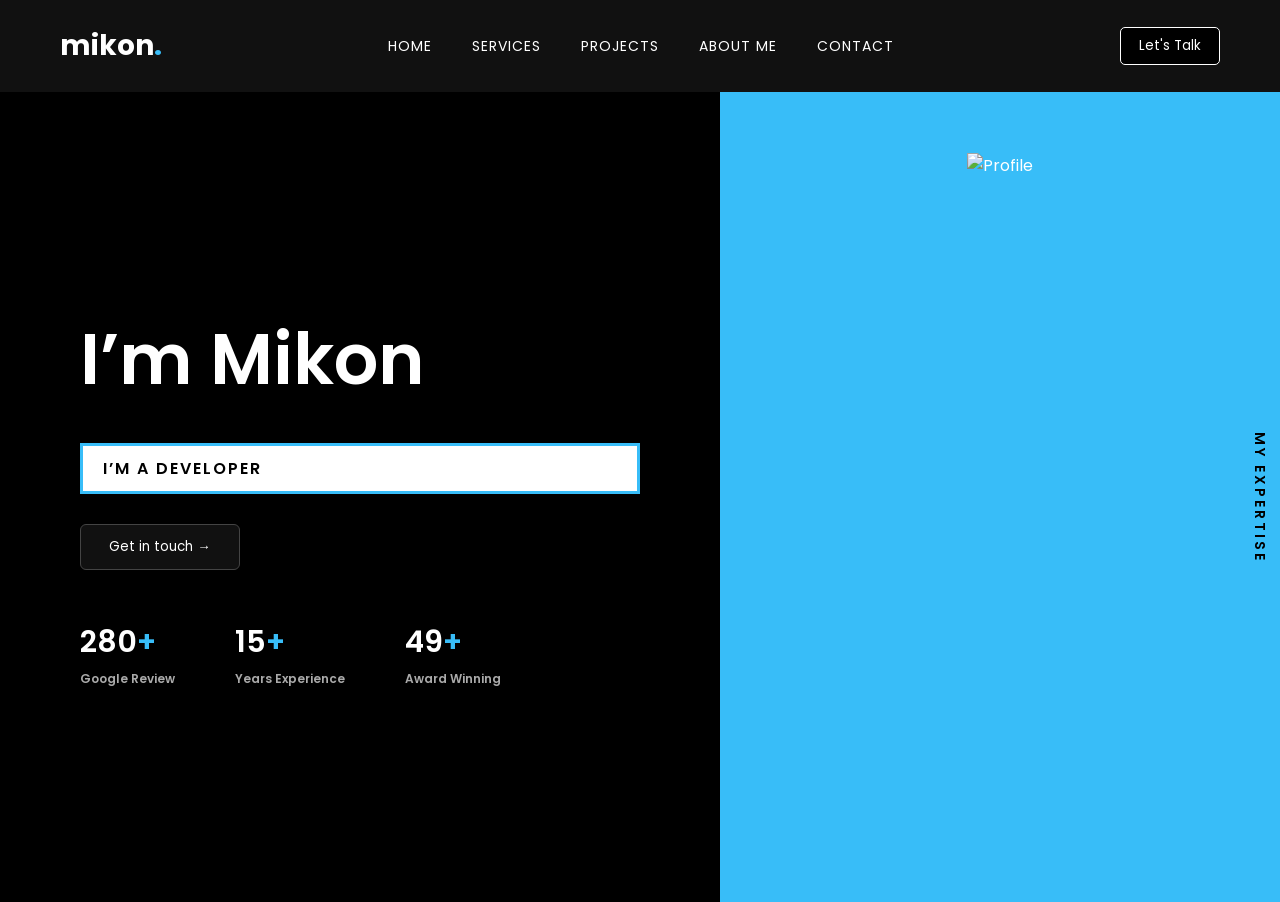
==== index.html @ 2449b1ed "Initial portfolio project" ====
<!DOCTYPE html>
<html lang="en">
<head>
<meta charset="UTF-8">
<meta name="viewport" content="width=device-width, initial-scale=1.0">
<title>Mikon Portfolio</title>

<!-- Google Font -->
<link href="https://fonts.googleapis.com/css2?family=Poppins:wght@300;400;600;700&display=swap" rel="stylesheet">

<style>
*{
  margin:0;
  padding:0;
  box-sizing:border-box;
  font-family:'Poppins', sans-serif;
}

body{
  background:#111;
  color:#fff;
}

/* NAVBAR */
.navbar{
  display:flex;
  justify-content:space-between;
  align-items:center;
  padding:25px 60px;
}

.logo{
  font-size:28px;
  font-weight:700;
}

.logo span{
  color:#38bdf8; /* Light Blue Dot */
}

.nav-links{
  list-style:none;
  display:flex;
  gap:40px;
}

.nav-links li{
  font-size:14px;
  letter-spacing:1px;
  cursor:pointer;
}

.nav-links li:hover{
  color:#38bdf8;
}

.talk-btn{
  background:#000;
  color:#fff;
  border:1px solid #fff;
  padding:8px 18px;
  border-radius:5px;
  cursor:pointer;
}

/* HERO SECTION */
.hero{
  display:flex;
  height:90vh;
}

/* LEFT SIDE */
.left{
  flex:1;
  background:#000;
  padding:80px 80px;
  display:flex;
  flex-direction:column;
  justify-content:center;
}

.left h1{
  font-size:70px;
  font-weight:600;
  margin-bottom:30px;
}

.role{
  display:inline-block;
  padding:10px 20px;
  border:3px solid #38bdf8;
  background:#fff;
  color:#000;
  font-weight:600;
  letter-spacing:2px;
  margin-bottom:30px;
}

.get-btn{
  background:#111;
  border:1px solid #444;
  color:#fff;
  padding:12px 25px;
  width:160px;
  border-radius:6px;
  cursor:pointer;
  margin-bottom:50px;
}

.stats{
  display:flex;
  gap:60px;
}

.stats div{
  font-size:30px;
  font-weight:600;
}

.stats span{
  color:#38bdf8;
}

.stats p{
  font-size:12px;
  color:#aaa;
  margin-top:5px;
}

/* RIGHT SIDE */
.right{
  flex:1;
  background:#38bdf8;
  display:flex;
  align-items:center;
  justify-content:center;
  position:relative;
}

.right img{
  height:85%;
  object-fit:cover;
}

/* Vertical Text */
.vertical-text{
  position:absolute;
  right:10px;
  writing-mode:vertical-rl;
  text-orientation:mixed;
  font-size:14px;
  letter-spacing:3px;
  color:#000;
  font-weight:600;
}
</style>
</head>

<body>

<!-- NAVBAR -->
<nav class="navbar">
  <div class="logo">mikon<span>.</span></div>
  <ul class="nav-links">
    <li>HOME</li>
    <li>SERVICES</li>
    <li>PROJECTS</li>
    <li>ABOUT ME</li>
    <li>CONTACT</li>
  </ul>
  <button class="talk-btn">Let's Talk</button>
</nav>

<!-- HERO SECTION -->
<section class="hero">

  <!-- LEFT -->
  <div class="left">
    <h1>I’m Mikon</h1>

    <div class="role">I’M A DEVELOPER</div>

    <button class="get-btn">Get in touch →</button>

    <div class="stats">
      <div>
        280<span>+</span>
        <p>Google Review</p>
      </div>

      <div>
        15<span>+</span>
        <p>Years Experience</p>
      </div>

      <div>
        49<span>+</span>
        <p>Award Winning</p>
      </div>
    </div>
  </div>

  <!-- RIGHT -->
  <div class="right">
    <!-- Replace image URL with your own -->
    <img src="https://i.imgur.com/3d6K0YQ.png" alt="Profile">
    <div class="vertical-text">MY EXPERTISE</div>
  </div>

</section>

</body>
</html>
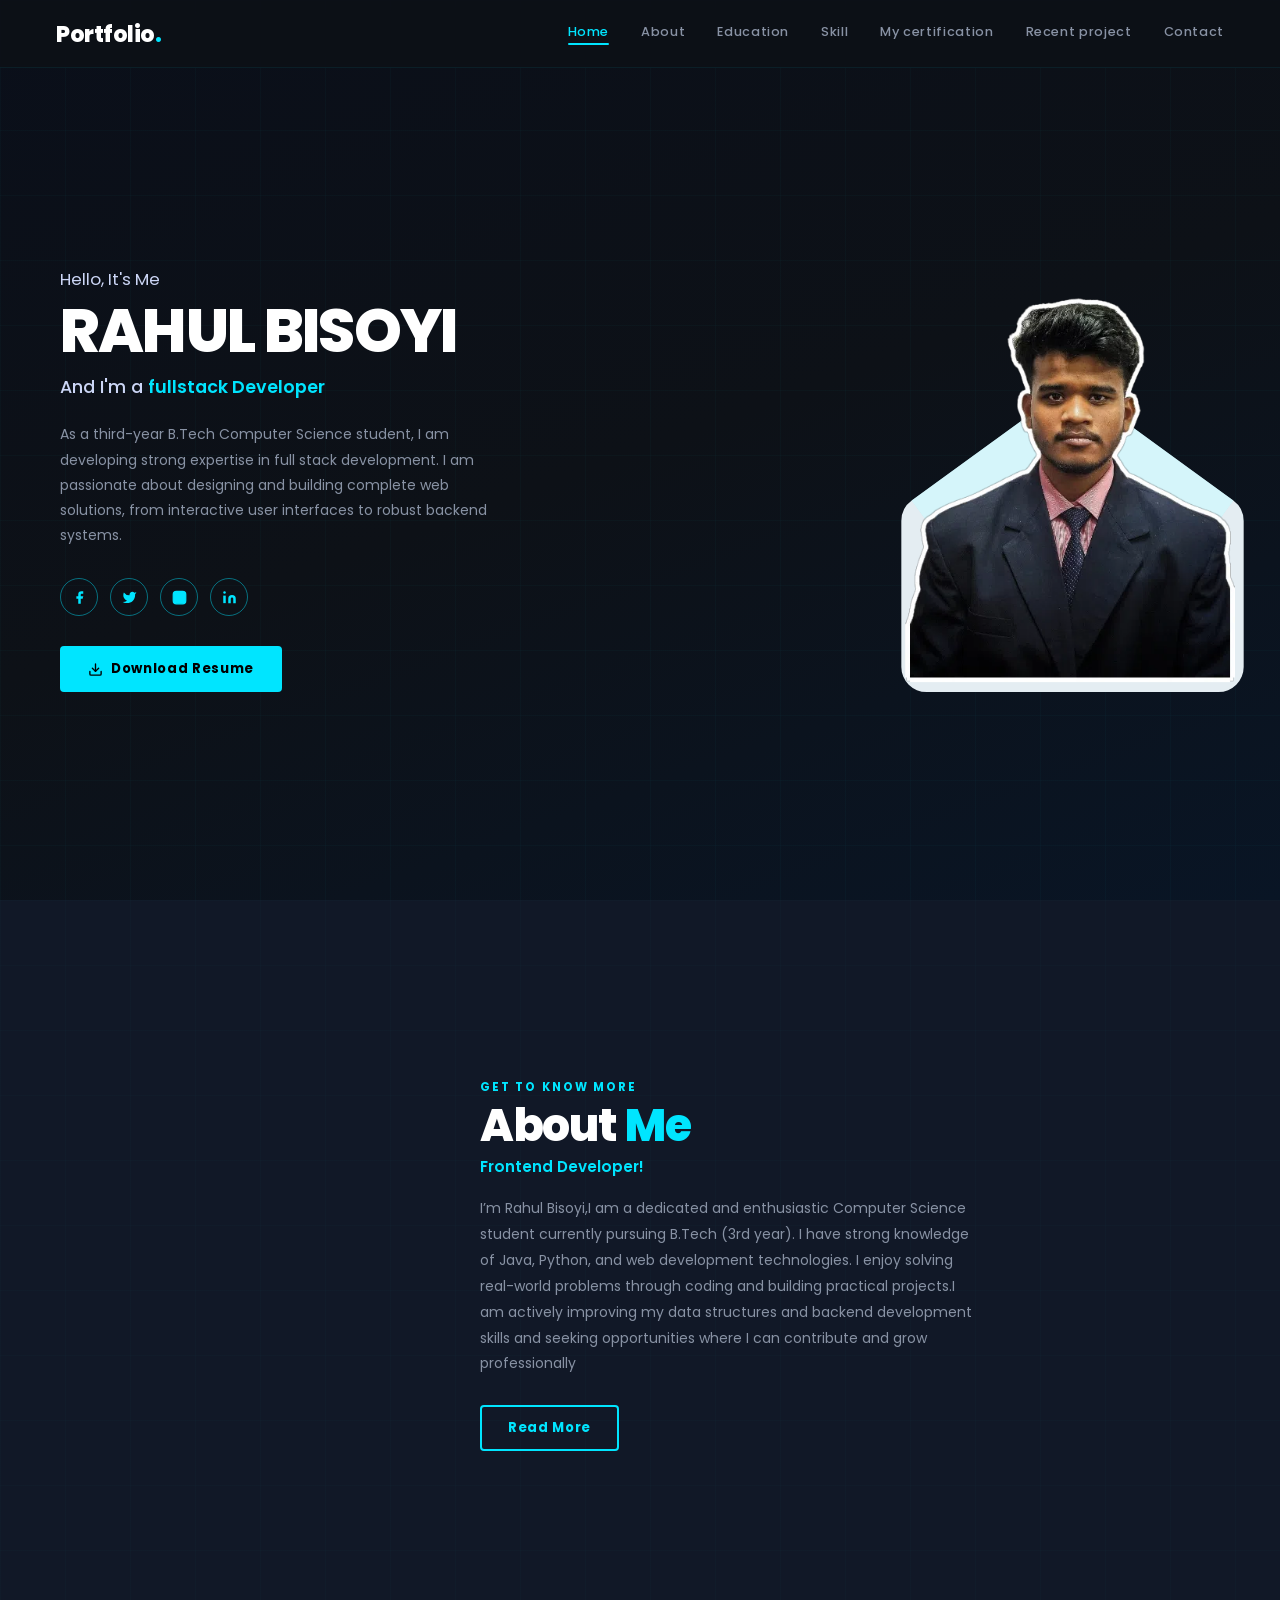
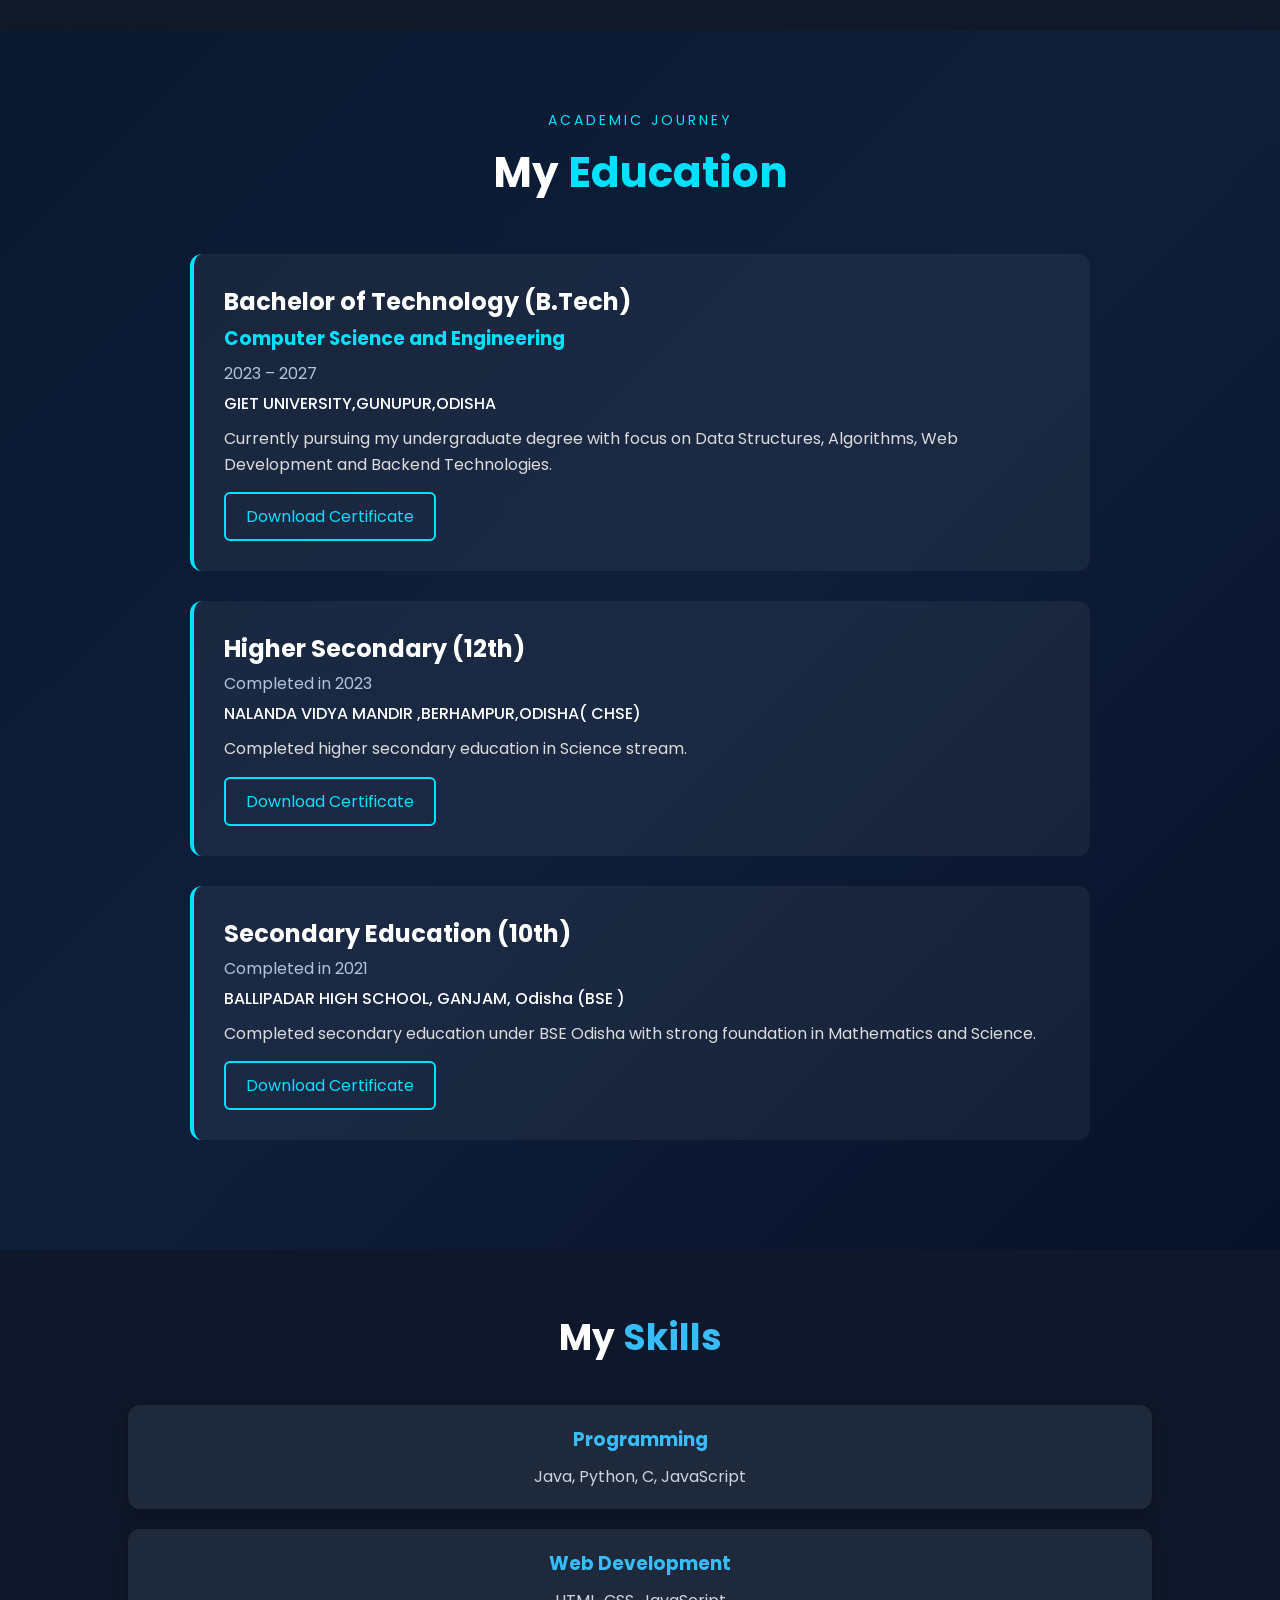
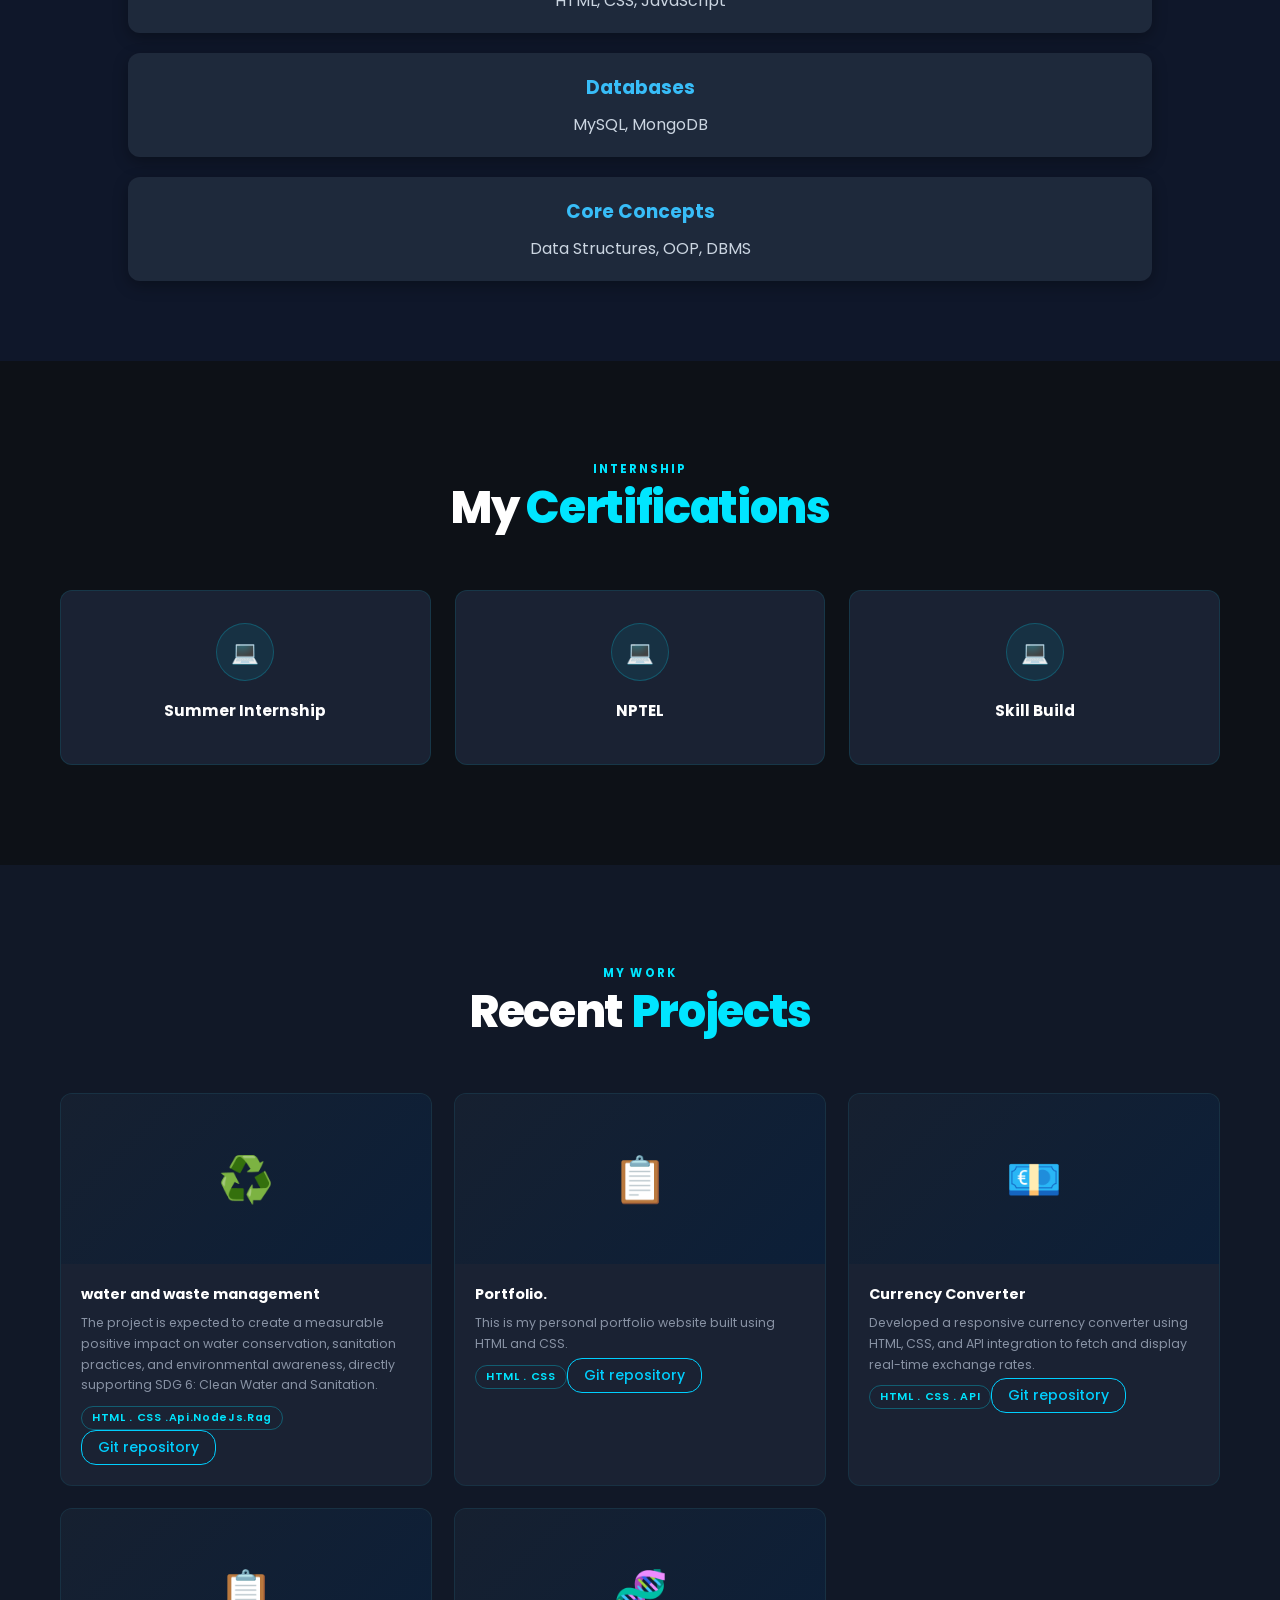
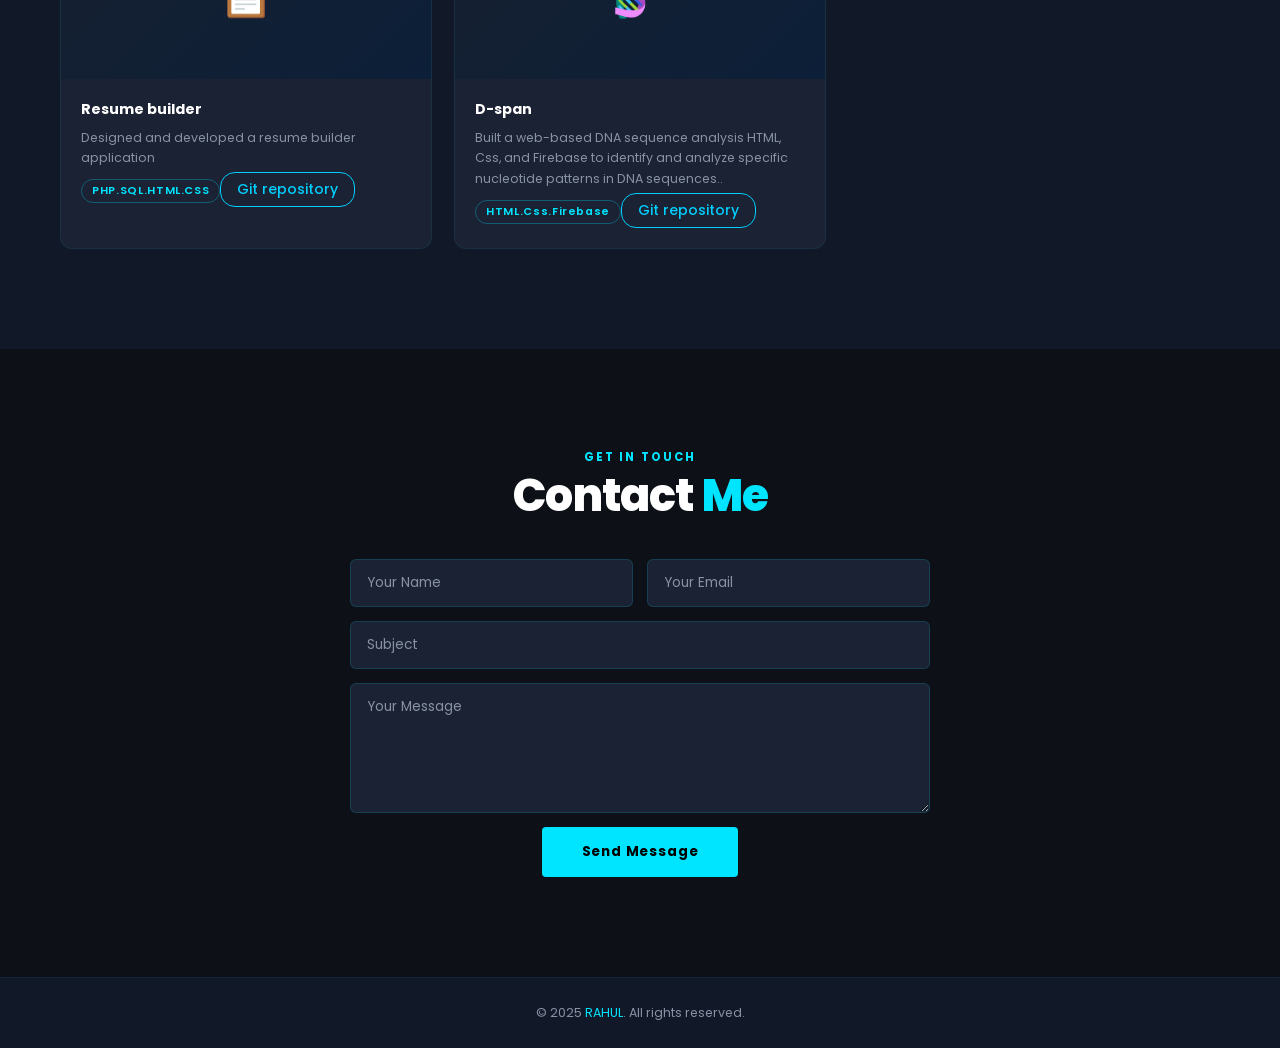
==== commit 826eb7e0: "Updated hero section and glow effet" ====
--- a/index.html
+++ b/index.html
@@ -1,213 +1,810 @@
 <!DOCTYPE html>
 <html lang="en">
 <head>
-<meta charset="UTF-8">
-<meta name="viewport" content="width=device-width, initial-scale=1.0">
-<title>Mikon Portfolio</title>
-
-<!-- Google Font -->
-<link href="https://fonts.googleapis.com/css2?family=Poppins:wght@300;400;600;700&display=swap" rel="stylesheet">
-
-<style>
-*{
-  margin:0;
-  padding:0;
-  box-sizing:border-box;
-  font-family:'Poppins', sans-serif;
-}
-
-body{
-  background:#111;
-  color:#fff;
-}
-
-/* NAVBAR */
-.navbar{
-  display:flex;
-  justify-content:space-between;
-  align-items:center;
-  padding:25px 60px;
-}
-
-.logo{
-  font-size:28px;
-  font-weight:700;
-}
-
-.logo span{
-  color:#38bdf8; /* Light Blue Dot */
-}
-
-.nav-links{
-  list-style:none;
-  display:flex;
-  gap:40px;
-}
-
-.nav-links li{
-  font-size:14px;
-  letter-spacing:1px;
-  cursor:pointer;
-}
-
-.nav-links li:hover{
-  color:#38bdf8;
-}
-
-.talk-btn{
-  background:#000;
-  color:#fff;
-  border:1px solid #fff;
-  padding:8px 18px;
-  border-radius:5px;
-  cursor:pointer;
-}
-
-/* HERO SECTION */
-.hero{
-  display:flex;
-  height:90vh;
-}
-
-/* LEFT SIDE */
-.left{
-  flex:1;
-  background:#000;
-  padding:80px 80px;
-  display:flex;
-  flex-direction:column;
-  justify-content:center;
-}
-
-.left h1{
-  font-size:70px;
-  font-weight:600;
-  margin-bottom:30px;
-}
-
-.role{
-  display:inline-block;
-  padding:10px 20px;
-  border:3px solid #38bdf8;
-  background:#fff;
-  color:#000;
-  font-weight:600;
-  letter-spacing:2px;
-  margin-bottom:30px;
-}
-
-.get-btn{
-  background:#111;
-  border:1px solid #444;
-  color:#fff;
-  padding:12px 25px;
-  width:160px;
-  border-radius:6px;
-  cursor:pointer;
-  margin-bottom:50px;
-}
-
-.stats{
-  display:flex;
-  gap:60px;
-}
-
-.stats div{
-  font-size:30px;
-  font-weight:600;
-}
-
-.stats span{
-  color:#38bdf8;
-}
-
-.stats p{
-  font-size:12px;
-  color:#aaa;
-  margin-top:5px;
-}
-
-/* RIGHT SIDE */
-.right{
-  flex:1;
-  background:#38bdf8;
-  display:flex;
-  align-items:center;
-  justify-content:center;
-  position:relative;
-}
-
-.right img{
-  height:85%;
-  object-fit:cover;
-}
-
-/* Vertical Text */
-.vertical-text{
-  position:absolute;
-  right:10px;
-  writing-mode:vertical-rl;
-  text-orientation:mixed;
-  font-size:14px;
-  letter-spacing:3px;
-  color:#000;
-  font-weight:600;
-}
-</style>
+  <meta charset="UTF-8"/>
+  <meta name="viewport" content="width=device-width, initial-scale=1.0"/>
+  <title>John Kendric — Frontend Developer</title>
+  <link rel="preconnect" href="https://fonts.googleapis.com"/>
+  <link rel="preconnect" href="https://fonts.gstatic.com" crossorigin/>
+  <link href="https://fonts.googleapis.com/css2?family=Poppins:wght@300;400;500;600;700;800&display=swap" rel="stylesheet"/>
+  <style>
+    *, *::before, *::after { box-sizing:border-box; margin:0; padding:0; }
+    html { scroll-behavior:smooth; }
+    body {
+      font-family:'Poppins',sans-serif;
+      background:#0d1117; color:#ccd6f6;
+      overflow-x:hidden;
+    }
+    a { text-decoration:none; color:inherit; }
+
+    :root {
+      --cyan:#00e5ff;
+      --cyan-glow:rgba(0,229,255,0.6);
+      --dark1:#0d1117; --dark2:#111827;
+      --dark3:#1a2233; --muted:#8892a4;
+    }
+
+    /* ══ HEADER ═════════════════════════════════════ */
+    header {
+      position:fixed; top:0; left:0; right:0; z-index:200;
+      height:68px; display:flex; align-items:center;
+      justify-content:space-between; padding:0 56px;
+      background:rgba(13,17,23,0.93); backdrop-filter:blur(16px);
+      border-bottom:1px solid rgba(0,229,255,0.07);
+    }
+    .logo { font-size:1.4rem; font-weight:800; color:#fff; letter-spacing:-.02em; }
+    .logo span { color:var(--cyan); }
+    nav { display:flex; gap:32px; }
+    nav a {
+      font-size:.8rem; font-weight:500; color:var(--muted);
+      letter-spacing:.05em; transition:color .2s;
+      position:relative; padding-bottom:4px;
+    }
+    nav a::after {
+      content:''; position:absolute; bottom:0; left:0;
+      width:0; height:2px; background:var(--cyan);
+      border-radius:2px; transition:width .25s;
+    }
+    nav a:hover, nav a.active { color:var(--cyan); }
+    nav a:hover::after, nav a.active::after { width:100%; }
+
+    /* ══════════════════════════════════════════════
+       HEX PORTRAIT — Exact match to reference:
+       ─ NO fill inside hex (transparent)
+       ─ Bright neon cyan border outline ONLY
+       ─ Soft outer glow around the border
+       ─ Person image: head overflows ABOVE hex top
+       ─ Body/torso sits centered inside hex
+       ─ Transparent PNG bg blends with dark page
+    ══════════════════════════════════════════════ */
+/* ================================
+   HERO HEX PORTRAIT - PERFECT ALIGN
+================================ */
+
+.hex-wrap {
+  position: relative;
+  width: 340px;   /* increased */
+  height: 520px;  /* increased */
+  display: flex;
+  justify-content: center;
+  align-items: flex-start;
+  margin-top:-30px
+}
+
+/* PERSON IMAGE - Bring to Front */
+.hex-wrap .person {
+  width: 400px;     /* increased */
+  height: 420px;    /* increased */
+  object-fit: contain;
+  object-position: center bottom;
+  position: relative;
+  z-index: 5;
+  margin-top: 46px;  /* slightly adjust */
+  left: 20px;       /* small horizontal correction */
+}
+
+/* HEX BORDER - Send Behind */
+.hex-wrap .hex-svg {
+  position: absolute;
+  top: 160px;
+  left: 50%;
+  transform: translateX(-50%);
+  width: 300px;   /* ⚠ FIX THIS - 580px is too big */
+  height: 300px;
+  z-index: 1;     /* 🔥 Lower than image */
+  pointer-events: none;
+}
+
+/* Neon glow animation */
+.hex-wrap .hex-svg svg {
+  overflow: visible;
+  animation: neonPulse 2.5s ease-in-out infinite;
+}
+
+@keyframes neonPulse {
+  0%,100% {
+    filter:
+      drop-shadow(0 0 5px #349aa5)
+      drop-shadow(0 0 15px rgba(43, 146, 157, 0.8))
+      drop-shadow(0 0 30px rgba(0,229,255,0.6))
+      drop-shadow(0 0 60px rgba(0,229,255,0.3));
+  }
+  50% {
+    filter:
+      drop-shadow(0 0 10px #4eafba)
+      drop-shadow(0 0 25px rgb(60, 138, 147))
+      
+      drop-shadow(0 0 80px rgba(0,229,255,0.4));
+  }
+}
+
+    /* ══ HERO ════════════════════════════════════════ */
+    #home {
+      min-height:100vh; display:flex; align-items:center;
+      padding:68px 56px 0;
+      background:linear-gradient(160deg,#0a0f1a 0%,#0d1117 50%,#091525 100%);
+      position:relative; overflow:hidden;
+    }
+    #home::before {
+      content:''; position:absolute; inset:0;
+      background-image:
+        linear-gradient(rgba(0,229,255,.022) 1px,transparent 1px),
+        linear-gradient(90deg,rgba(0,229,255,.022) 1px,transparent 1px);
+      background-size:65px 65px; pointer-events:none;
+    }
+    .hero-wrap {
+      display:flex; align-items:center; justify-content:space-between;
+      width:100%; max-width:1160px; margin:0 auto;
+      gap:40px; padding:70px 0 80px;
+    }
+    .hero-left { flex:1; }
+    .hero-right {
+      flex-shrink:0;
+      /* extra top space so overflowing head has room above */
+      padding-top:40px;
+      opacity:0; animation:fadeIn .9s .3s ease forwards;
+    }
+
+    .hero-greeting {
+      font-size:1.05rem; font-weight:400; color:#ccd6f6; margin-bottom:6px;
+      opacity:0; animation:fadeUp .6s .15s ease forwards;
+    }
+    .hero-name {
+      font-size:clamp(2.6rem,5vw,3.8rem); font-weight:800;
+      color:#fff; line-height:1.1; letter-spacing:-.03em; margin-bottom:10px;
+      opacity:0; animation:fadeUp .6s .3s ease forwards;
+    }
+    .hero-role {
+      font-size:1.1rem; font-weight:500; color:#ccd6f6; margin-bottom:22px;
+      opacity:0; animation:fadeUp .6s .45s ease forwards;
+    }
+    .hero-role strong { color:var(--cyan); font-weight:600; }
+    .hero-desc {
+      font-size:.875rem; color:var(--muted); line-height:1.8;
+      max-width:440px; margin-bottom:30px;
+      opacity:0; animation:fadeUp .6s .6s ease forwards;
+    }
+    .socials {
+      display:flex; gap:12px; margin-bottom:30px;
+      opacity:0; animation:fadeUp .6s .75s ease forwards;
+    }
+    .soc {
+      width:38px; height:38px; border-radius:50%;
+      border:1.5px solid rgba(0,229,255,.45);
+      display:flex; align-items:center; justify-content:center;
+      color:var(--cyan); transition:all .2s;
+    }
+    .soc:hover {
+      background:var(--cyan); color:#000;
+      transform:translateY(-3px); box-shadow:0 6px 18px var(--cyan-glow);
+    }
+    .soc svg { width:15px; height:15px; fill:currentColor; }
+    .btn-cv {
+      display:inline-flex; align-items:center; gap:8px;
+      background:var(--cyan); color:#000; font-size:.82rem; font-weight:700;
+      letter-spacing:.05em; padding:11px 26px; border-radius:4px;
+      border:2px solid var(--cyan); transition:all .2s;
+      opacity:0; animation:fadeUp .6s .9s ease forwards;
+    }
+    .btn-cv:hover {
+      background:transparent; color:var(--cyan);
+      transform:translateY(-2px); box-shadow:0 8px 22px var(--cyan-glow);
+    }
+    .btn-cv svg { width:15px; height:15px; fill:none; stroke:currentColor; stroke-width:2.2; stroke-linecap:round; stroke-linejoin:round; }
+
+    /* ══ ABOUT ══════════════════════════════════════ */
+    #about { background:var(--dark2); padding:100px 56px; position:relative; }
+    #about::before {
+      content:''; position:absolute; inset:0;
+      background-image:
+        linear-gradient(rgba(0,229,255,.015) 1px,transparent 1px),
+        linear-gradient(90deg,rgba(0,229,255,.015) 1px,transparent 1px);
+      background-size:65px 65px; pointer-events:none;
+    }
+    .about-wrap {
+      display:flex; align-items:center; gap:80px;
+      max-width:1160px; margin:0 auto; position:relative; z-index:1;
+    }
+    .about-img-col { flex-shrink:0; padding-top:40px; }
+    .about-body { flex:1; }
+    .tag {
+      font-size:.72rem; font-weight:700; letter-spacing:.18em;
+      text-transform:uppercase; color:var(--cyan); display:block; margin-bottom:4px;
+    }
+    .sec-title {
+      font-size:clamp(1.9rem,4vw,2.8rem); font-weight:800;
+      color:#fff; letter-spacing:-.03em; line-height:1.15; margin-bottom:4px;
+    }
+    .sec-title span { color:var(--cyan); }
+    .sec-sub { font-size:.95rem; font-weight:600; color:var(--cyan); margin-bottom:18px; }
+    .sec-text {
+      font-size:.875rem; color:var(--muted); line-height:1.85;
+      margin-bottom:28px; max-width:500px;
+    }
+    .btn-outline {
+      display:inline-flex; align-items:center; gap:8px;
+      border:2px solid var(--cyan); color:var(--cyan);
+      font-size:.82rem; font-weight:700; letter-spacing:.05em;
+      padding:11px 26px; border-radius:4px; transition:all .2s;
+    }
+    .btn-outline:hover {
+      background:var(--cyan); color:#000;
+      transform:translateY(-2px); box-shadow:0 8px 22px var(--cyan-glow);
+    }
+    /* ===== EDUCATION SECTION ===== */
+    .education-section {
+  min-height: 100vh;
+  background: linear-gradient(
+    135deg,
+    #0a192f 0%,
+    #0f1e3a 50%,
+    #081229 100%
+  );
+  padding: 80px 20px;
+  color: #ffffff;
+  text-align: center;
+}
+
+.education-container {
+  max-width: 900px;
+  margin: auto;
+}
+
+.section-small {
+  color: #00e0ff;
+  letter-spacing: 3px;
+  font-size: 14px;
+  margin-bottom: 10px;
+}
+
+.section-title {
+  font-size: 42px;
+  margin-bottom: 50px;
+}
+
+.section-title span {
+  color: #00e0ff;
+}
+
+.edu-card {
+  background: rgba(255, 255, 255, 0.05);
+  padding: 30px;
+  margin-bottom: 30px;
+  border-radius: 12px;
+  border-left: 4px solid #00e0ff;
+  transition: 0.3s ease;
+  text-align: left;
+}
+
+.edu-card:hover {
+  transform: translateY(-6px);
+  background: rgba(255, 255, 255, 0.08);
+}
+
+.edu-card h2 {
+  margin-bottom: 5px;
+}
+
+.edu-card h3 {
+  color: #00e0ff;
+  margin-bottom: 8px;
+}
+
+.edu-year {
+  color: #b0c4de;
+  margin-bottom: 5px;
+}
+
+.edu-place {
+  font-weight: 500;
+  margin-bottom: 10px;
+}
+
+.edu-desc {
+  color: #dcdcdc;
+  line-height: 1.6;
+  margin-bottom: 15px;
+}
+
+.download-btn {
+  display: inline-block;
+  padding: 10px 20px;
+  border: 2px solid #00e0ff;
+  color: #00e0ff;
+  text-decoration: none;
+  border-radius: 6px;
+  transition: 0.3s;
+}
+
+.download-btn:hover {
+  background: #00e0ff;
+  color: #081229;
+}
+  /* ══ Skill ═══════════════════════════════════ */
+  .skills-section {
+  padding: 60px 10%;
+  background: #0f172a;
+  color: #fff;
+  text-align: center;
+}
+
+.skills-section h1 {
+  font-size: 36px;
+  margin-bottom: 40px;
+}
+
+.skills-section h1 span {
+  color: #38bdf8;
+}
+
+.skill-category {
+  background: #1e293b;
+  margin: 20px 0;
+  padding: 20px;
+  border-radius: 12px;
+  transition: 0.3s ease;
+  box-shadow: 0 5px 15px rgba(0,0,0,0.3);
+}
+
+.skill-category h3 {
+  margin-bottom: 10px;
+  color: #38bdf8;
+}
+
+.skill-category p {
+  font-size: 16px;
+  color: #cbd5e1;
+}
+
+.skill-category:hover {
+  transform: translateY(-8px);
+  background: #334155;
+}
+
+
+    /* ══ SERVICES ═══════════════════════════════════ */
+    #services { background:var(--dark1); padding:100px 56px; }
+    .sec-header { text-align:center; margin-bottom:56px; }
+    .services-grid {
+      display:grid; grid-template-columns:repeat(auto-fit,minmax(230px,1fr));
+      gap:24px; max-width:1160px; margin:0 auto;
+    }
+    .svc-card {
+      background:var(--dark3); border:1px solid rgba(0,229,255,.1);
+      border-radius:12px; padding:32px 24px; text-align:center;
+      transition:transform .3s,border-color .3s,box-shadow .3s;
+    }
+    .svc-card:hover {
+      transform:translateY(-8px); border-color:var(--cyan);
+      box-shadow:0 16px 40px rgba(0,229,255,.12);
+    }
+    .svc-icon {
+      width:58px; height:58px; border-radius:50%;
+      background:rgba(0,229,255,.08); border:1px solid rgba(0,229,255,.22);
+      display:flex; align-items:center; justify-content:center;
+      margin:0 auto 18px; font-size:1.4rem;
+    }
+    .svc-card h3 { font-size:.95rem; font-weight:700; color:#fff; margin-bottom:10px; }
+    .svc-card p  { font-size:.8rem; color:var(--muted); line-height:1.7; }
+
+    /* ══ PORTFOLIO ══════════════════════════════════ */
+    #portfolio { background:var(--dark2); padding:100px 56px; }
+    .port-grid {
+      display:grid; grid-template-columns:repeat(auto-fit,minmax(290px,1fr));
+      gap:22px; max-width:1160px; margin:0 auto;
+    }
+    .port-card {
+      background:var(--dark3); border-radius:12px; overflow:hidden;
+      border:1px solid rgba(0,229,255,.08);
+      transition:transform .3s,box-shadow .3s,border-color .3s;
+    }
+    .port-card:hover {
+      transform:translateY(-6px); box-shadow:0 20px 48px rgba(0,229,255,.1);
+      border-color:rgba(0,229,255,.28);
+    }
+    .port-thumb {
+      height:170px; display:flex; align-items:center;
+      justify-content:center; font-size:2.8rem;
+      background:linear-gradient(135deg,#162030,#0c1f38);
+    }
+    .port-body { padding:20px; }
+    .port-body h3 { font-size:.9rem; font-weight:700; color:#fff; margin-bottom:8px; }
+    .port-body p  { font-size:.78rem; color:var(--muted); line-height:1.65; }
+    .port-tag {
+      display:inline-block; margin-top:10px;
+      font-size:.68rem; font-weight:600; letter-spacing:.06em;
+      color:var(--cyan); border:1px solid rgba(0,229,255,.3);
+      padding:3px 10px; border-radius:20px;
+    }
+.btn-inline {
+  display: inline-block;
+  padding: 6px 16px;      /* 🔥 Reduced padding */
+  background: transparent;
+  color: #00cfff;
+  border: 1.5px solid #00cfff;  /* Slightly thinner border */
+  text-decoration: none;
+  font-weight: 500;
+  font-size: 14px;        /* 🔥 Smaller text */
+  border-radius: 15px;    /* Slightly smaller radius */
+  transition: all 0.3s ease;
+}
+
+/* Light Blue Hover Effect */
+.btn-inline:hover {
+  background: #00cfff;        /* Light blue background */
+  color: #000;                /* Black text */
+  box-shadow: 0 0 20px rgba(0, 207, 255, 0.8);
+  transform: translateY(-3px);  /* Small lift effect */
+}
+
+    /* ══ CONTACT ════════════════════════════════════ */
+    #contact { background:var(--dark1); padding:100px 56px; }
+    .contact-wrap { max-width:580px; margin:0 auto; text-align:center; }
+    .contact-form { display:flex; flex-direction:column; gap:14px; margin-top:38px; }
+    .form-row { display:flex; gap:14px; }
+    .form-row input { flex:1; }
+    .contact-form input, .contact-form textarea {
+      background:var(--dark3); border:1px solid rgba(0,229,255,.15);
+      border-radius:6px; padding:13px 16px;
+      font-family:'Poppins',sans-serif; font-size:.85rem;
+      color:#ccd6f6; outline:none; width:100%;
+      transition:border-color .2s,box-shadow .2s;
+    }
+    .contact-form input::placeholder, .contact-form textarea::placeholder { color:var(--muted); }
+    .contact-form input:focus, .contact-form textarea:focus {
+      border-color:var(--cyan); box-shadow:0 0 0 3px rgba(0,229,255,.1);
+    }
+    .contact-form textarea { height:130px; resize:vertical; }
+    .btn-send {
+      background:var(--cyan); color:#000;
+      font-family:'Poppins',sans-serif; font-size:.85rem;
+      font-weight:700; letter-spacing:.06em;
+      padding:13px 38px; border:2px solid var(--cyan);
+      border-radius:4px; cursor:pointer; align-self:center; transition:all .2s;
+    }
+    .btn-send:hover {
+      background:transparent; color:var(--cyan);
+      transform:translateY(-2px); box-shadow:0 8px 22px var(--cyan-glow);
+    }
+
+    /* ══ FOOTER ═════════════════════════════════════ */
+    footer {
+      background:var(--dark2); border-top:1px solid rgba(0,229,255,.07);
+      padding:26px 56px; text-align:center; font-size:.78rem; color:var(--muted);
+    }
+    footer span { color:var(--cyan); }
+
+    /* ══ ANIMATIONS ═════════════════════════════════ */
+    @keyframes fadeUp {
+      from { opacity:0; transform:translateY(22px); }
+      to   { opacity:1; transform:translateY(0); }
+    }
+    @keyframes fadeIn { from { opacity:0; } to { opacity:1; } }
+    .reveal {
+      opacity:0; transform:translateY(28px);
+      transition:opacity .7s cubic-bezier(.16,1,.3,1), transform .7s cubic-bezier(.16,1,.3,1);
+    }
+    .reveal.on { opacity:1; transform:translateY(0); }
+
+    /* ══ RESPONSIVE ═════════════════════════════════ */
+    @media (max-width:900px) {
+      header { padding:0 24px; } nav { display:none; }
+      #home,#about,#services,#portfolio,#contact { padding-left:24px; padding-right:24px; }
+      .hero-wrap { flex-direction:column-reverse; text-align:center; padding:40px 0 60px; gap:20px; }
+      .hero-desc,.socials { margin-left:auto; margin-right:auto; }
+      .socials { justify-content:center; } .btn-cv { margin:0 auto; }
+      .about-wrap { flex-direction:column; text-align:center; gap:30px; }
+      .sec-text { margin-left:auto; margin-right:auto; }
+      .btn-outline { margin:0 auto; }
+      .form-row { flex-direction:column; }
+    }
+    
+  </style>
 </head>
-
 <body>
 
-<!-- NAVBAR -->
-<nav class="navbar">
-  <div class="logo">mikon<span>.</span></div>
-  <ul class="nav-links">
-    <li>HOME</li>
-    <li>SERVICES</li>
-    <li>PROJECTS</li>
-    <li>ABOUT ME</li>
-    <li>CONTACT</li>
-  </ul>
-  <button class="talk-btn">Let's Talk</button>
-</nav>
-
-<!-- HERO SECTION -->
-<section class="hero">
-
-  <!-- LEFT -->
-  <div class="left">
-    <h1>I’m Mikon</h1>
-
-    <div class="role">I’M A DEVELOPER</div>
-
-    <button class="get-btn">Get in touch →</button>
-
-    <div class="stats">
-      <div>
-        280<span>+</span>
-        <p>Google Review</p>
+<!-- HEADER -->
+<header>
+  <div class="logo">Portfolio<span>.</span></div>
+  <nav>
+    <a href="#home" class="active">Home</a>
+    <a href="#about">About</a>
+     <a href="#education">Education</a>
+      <a href="#skills">Skill</a>
+    <a href="#services">My certification</a>
+    <a href="#portfolio">Recent project</a>
+    <a href="#contact">Contact</a>
+  </nav>
+</header>
+
+<!-- ══ HERO ══════════════════════════════════════════ -->
+<section id="home">
+  <div class="hero-wrap">
+
+    <div class="hero-left">
+      <p class="hero-greeting">Hello, It's Me</p>
+      <h1 class="hero-name">RAHUL BISOYI</h1>
+      <p class="hero-role">And I'm a <strong>fullstack Developer</strong></p>
+      <p class="hero-desc">As a third-year B.Tech Computer Science student, I am developing strong expertise in full stack development. I am passionate about designing and building complete web solutions, from interactive user interfaces to robust backend systems.</p>
+      <div class="socials">
+        <a href="https://www.facebook.com/share/1HgaFfQfbP/" class="soc"><svg viewBox="0 0 24 24"><path d="M18 2h-3a5 5 0 0 0-5 5v3H7v4h3v8h4v-8h3l1-4h-4V7a1 1 0 0 1 1-1h3z"/></svg></a>
+        <a href="https://x.com/RahulBisoy18371" class="soc"><svg viewBox="0 0 24 24"><path d="M23 3a10.9 10.9 0 0 1-3.14 1.53 4.48 4.48 0 0 0-7.86 3v1A10.66 10.66 0 0 1 3 4s-4 9 5 13a11.64 11.64 0 0 1-7 2c9 5 20 0 20-11.5a4.5 4.5 0 0 0-.08-.83A7.72 7.72 0 0 0 23 3z"/></svg></a>
+        <a href="https://www.instagram.com/r_a_h_u_l.084?igsh=MTZmZjU2aWNwdzdjMA==" class="soc"><svg viewBox="0 0 24 24" fill="none" stroke="currentColor" stroke-width="2" stroke-linecap="round"><rect x="2" y="2" width="20" height="20" rx="5"/><path d="M16 11.37A4 4 0 1 1 12.63 8 4 4 0 0 1 16 11.37z"/><line x1="17.5" y1="6.5" x2="17.51" y2="6.5"/></svg></a>
+        <a href="https://www.linkedin.com/in/rahul-bisoyi-832b062b9/" class="soc"><svg viewBox="0 0 24 24"><path d="M16 8a6 6 0 0 1 6 6v7h-4v-7a2 2 0 0 0-4 0v7h-4v-7a6 6 0 0 1 6-6z"/><rect x="2" y="9" width="4" height="12"/><circle cx="4" cy="4" r="2"/></svg></a>
       </div>
-
-      <div>
-        15<span>+</span>
-        <p>Years Experience</p>
-      </div>
-
-      <div>
-        49<span>+</span>
-        <p>Award Winning</p>
+<a href="./RAHUL BISOYI .png" download class="btn-cv">
+  <svg viewBox="0 0 24 24">
+    <path d="M21 15v4a2 2 0 0 1-2 2H5a2 2 0 0 1-2-2v-4"/>
+    <polyline points="7 10 12 15 17 10"/>
+    <line x1="12" y1="15" x2="12" y2="3"/>
+  </svg>
+  Download Resume
+</a>
+    </div>
+
+    <!-- HEX PORTRAIT -->
+    <div class="hero-right">
+      <div class="hex-wrap hero-hex">
+
+        <!-- Person: head overflows above hex top edge -->
+        <img class="person"
+             src="[data-uri]"
+             alt="John Kendric"/>
+
+        <!-- Neon hex border SVG — no fill, just glowing outline -->
+        <div class="hex-svg">
+          <svg viewBox="0 0 260 260"
+     width="345"
+     height="380"
+     fill="none"
+     xmlns="http://www.w3.org/2000/svg">  <!-- Outer soft glow layer -->
+      
+    <!-- FULL Single Border -->
+<!-- Main Border -->
+<polygon
+  points="130,10 240,90 240,200 20,200 20,90"
+  fill="none"
+  stroke="	#e4edf2 "
+  stroke-linejoin="round" 
+  stroke-width="38"
+/>
+
+<!-- TOP GLOW ONLY (Thick) -->
+<polyline
+  points="20,90 130,10 240,90"
+  fill="none"
+  stroke="rgba(0,229,255,0.25)"
+  stroke-linejoin="round" 
+  stroke-width="38"
+/>
+
+<!-- TOP INNER GLOW -->
+<polyline
+  points="20,90 130,10 240,90"
+  fill="none"
+  stroke="rgba(255,255,255,0.5)"
+  stroke-linejoin="round" 
+  stroke-width="38"
+/>
+     </svg>
+        </div>
+
       </div>
     </div>
-  </div>
-
-  <!-- RIGHT -->
-  <div class="right">
-    <!-- Replace image URL with your own -->
-    <img src="https://i.imgur.com/3d6K0YQ.png" alt="Profile">
-    <div class="vertical-text">MY EXPERTISE</div>
-  </div>
-
+
+  </div>
 </section>
 
+<!-- ══ ABOUT ══════════════════════════════════════════ -->
+<section id="about">
+  <div class="about-wrap">
+
+    <div class="about-img-col reveal">
+      <div class="hex-wrap about-hex">
+        
+        <div class="hex-svg">
+      
+        </div>
+      </div>
+    </div>
+
+    <div class="about-body reveal" style="transition-delay:.15s">
+      <span class="tag">Get To Know More</span>
+      <h2 class="sec-title">About <span>Me</span></h2>
+      <p class="sec-sub">Frontend Developer!</p>
+      <p class="sec-text">I’m Rahul Bisoyi,I am a dedicated and enthusiastic Computer Science student currently pursuing B.Tech (3rd year). I have strong knowledge of Java, Python, and web development technologies. I enjoy solving real-world problems through coding and building practical projects.I am actively improving my data structures and backend development skills and seeking opportunities where I can contribute and grow professionally</p>
+      <a href="#contact" class="btn-outline">Read More</a>
+    </div>
+
+  </div>
+</section>
+
+
+
+<!-- ══ education ══════════════════════════════════════ -->
+
+<section  id ="education" class="education-section">
+  <div class="education-container">
+    <p class="section-small">ACADEMIC JOURNEY</p>
+    <h1 class="section-title">My <span>Education</span></h1>
+
+    <!-- B.Tech -->
+    <div class="edu-card">
+      <h2>Bachelor of Technology (B.Tech)</h2>
+      <h3>Computer Science and Engineering</h3>
+      <p class="edu-year">2023 – 2027</p>
+      <p class="edu-place">GIET UNIVERSITY,GUNUPUR,ODISHA</p>
+      <p class="edu-desc">
+        Currently pursuing my undergraduate degree with focus on
+        Data Structures, Algorithms, Web Development and Backend Technologies.
+      </p>
+      <a href="documents/btech-certificate.pdf" download class="download-btn">
+        Download Certificate
+      </a>
+    </div>
+
+    <!-- 12th -->
+    <div class="edu-card">
+      <h2>Higher Secondary (12th)</h2>
+      <p class="edu-year">Completed in 2023</p>
+      <p class="edu-place">NALANDA VIDYA MANDIR ,BERHAMPUR,ODISHA( CHSE)</p>
+      <p class="edu-desc">
+        Completed higher secondary education in Science stream.
+      </p>
+      <a href="12th.jpg" download class="download-btn">
+        Download Certificate
+      </a>
+    </div>
+
+    <!-- 10th -->
+   <div class="edu-card">
+  <h2>Secondary Education (10th)</h2>
+  <p class="edu-year">Completed in 2021</p>
+  <p class="edu-place">BALLIPADAR HIGH SCHOOL, GANJAM, Odisha (BSE )</p>
+  <p class="edu-desc">
+    Completed secondary education under BSE Odisha with strong
+    foundation in Mathematics and Science.
+  </p>
+  <a href="10th certi_page-0001.jpg" download class="download-btn">
+    Download Certificate
+  </a>
+</div>
+
+  </div>
+</section>
+
+<!-- ══ Skill ══════════════════════════════════════ -->
+<section  id ="skills" class="skills-section">
+  <h1>My <span>Skills</span></h1>
+
+  <div class="skill-category">
+    <h3>Programming</h3>
+    <p>Java, Python, C, JavaScript</p>
+  </div>
+
+  <div class="skill-category">
+    <h3>Web Development</h3>
+    <p>HTML, CSS, JavaScript</p>
+  </div>
+
+  <div class="skill-category">
+    <h3>Databases</h3>
+    <p>MySQL, MongoDB</p>
+  </div>
+
+  <div class="skill-category">
+    <h3>Core Concepts</h3>
+    <p>Data Structures, OOP, DBMS</p>
+  </div>
+</section>
+
+<!-- ══ SERVICES ══════════════════════════════════════ -->
+<section id="services">
+  <div class="sec-header reveal"><span class="tag">Internship</span><h2 class="sec-title">My <span>Certifications</span></h2></div>
+  <div class="services-grid">
+ <a href="summer_intern.html" class="svc-link">
+  <div class="svc-card reveal">
+    <div class="svc-icon">💻</div>
+    <h3>Summer Internship</h3>
+  </div>
+</a>
+
+<a href="nptl.html" class="svc-link">
+  <div class="svc-card reveal" style="transition-delay:.1s">
+    <div class="svc-icon">💻</div>
+    <h3>NPTEL</h3>
+  </div>
+</a>
+
+<a href="skill.html" class="svc-link">
+  <div class="svc-card reveal" style="transition-delay:.2s">
+    <div class="svc-icon">💻</div>
+    <h3>Skill Build</h3>
+  </div>
+</a> </div>
+</section>
+
+<!-- ══ PORTFOLIO ══════════════════════════════════════ -->
+<section id="portfolio">
+  <div class="sec-header reveal"><span class="tag">My Work</span><h2 class="sec-title">Recent <span>Projects</span></h2></div>
+  <div class="port-grid">
+    <div class="port-card reveal"><div class="port-thumb"> ♻️<tool_call></div><div class="port-body"><h3>water and waste management</h3><p>The project is expected to create a measurable positive impact on water conservation, sanitation practices, and environmental awareness, directly supporting SDG 6: Clean Water and Sanitation.</p><span class="port-tag">HTML . CSS .Api.NodeJs.Rag</span><a href="https://github.com/RAHULBISOYI/ibm_water_and_waste_management.git" class="btn-inline"> Git repository</a></div></div>
+     <div class="port-card reveal"><div class="port-thumb"> 📋<tool_call></div><div class="port-body"><h3>Portfolio.</h3><p>This is my personal portfolio website built using HTML and CSS.</p><span class="port-tag">HTML . CSS </span><a href="https://github.com/RAHULBISOYI/portfoliio_-.git" class="btn-inline"> Git repository</a></div></div>
+    
+    <div class="port-card reveal"><div class="port-thumb">💶</div><div class="port-body"><h3>Currency Converter</h3><p>Developed a responsive currency converter using HTML, CSS, and API integration to fetch and display real-time exchange rates.</p><span class="port-tag">HTML . CSS . API </span><a href="#contact" class="btn-inline"> Git repository</a></div></div>
+    <div class="port-card reveal" style="transition-delay:.1s"><div class="port-thumb">📋</div><div class="port-body"><h3>Resume builder</h3><p>Designed and developed a resume builder application</p><span class="port-tag">PHP.SQL.HTML.CSS </span><a href="https://github.com/RAHULBISOYI/student-document-assistant.git" class="btn-inline"> Git repository</a></div></div>
+    <div class="port-card reveal" style="transition-delay:.2s"><div class="port-thumb">🧬</div><div class="port-body"><h3>D-span</h3><p> Built a web-based DNA sequence analysis  HTML, Css, and Firebase to identify and
+analyze specific nucleotide patterns in DNA sequences..</p><span class="port-tag">HTML.Css.Firebase</span><a href="https://github.com/RAHULBISOYI/D-span.git" class="btn-inline"> Git repository</a></div></div>
+  </div>
+  
+</section>
+
+
+<!-- ══ CONTACT ════════════════════════════════════════ -->
+<section id="contact">
+  <div class="contact-wrap">
+    <div class="reveal">
+      <span class="tag">Get In Touch</span>
+      <h2 class="sec-title">Contact <span>Me</span></h2>
+    </div>
+
+    <form class="contact-form reveal" onsubmit="sendToWhatsApp(); return false;">
+      <div class="form-row">
+        <input type="text" placeholder="Your Name" required />
+        <input type="email" placeholder="Your Email" required />
+      </div>
+
+      <input type="text" placeholder="Subject" required />
+      <textarea placeholder="Your Message" required></textarea>
+
+      <button class="btn-send" type="submit">Send Message</button>
+    </form>
+  </div>
+</section>
+
+<script>
+function sendToWhatsApp() {
+  var name = document.querySelector('input[placeholder="Your Name"]').value;
+  var email = document.querySelector('input[placeholder="Your Email"]').value;
+  var subject = document.querySelector('input[placeholder="Subject"]').value;
+  var message = document.querySelector('textarea').value;
+
+  var phoneNumber = "919348880988";
+
+  var fullMessage =
+    "Name: " + name + "\n" +
+    "Email: " + email + "\n" +
+    "Subject: " + subject + "\n" +
+    "Message: " + message;
+
+  var url = "https://wa.me/" + phoneNumber + "?text=" + encodeURIComponent(fullMessage);
+
+  window.open(url, "_blank");
+}
+</script>
+<!-- ══ FOOTER ═════════════════════════════════════════ -->
+<footer><p>© 2025 <span>RAHUL</span>. All rights reserved.</p></footer>
+
+<script>
+  const sections = document.querySelectorAll('section[id]');
+  const links    = document.querySelectorAll('nav a');
+  window.addEventListener('scroll', () => {
+    let cur = '';
+    sections.forEach(s => { if (window.scrollY >= s.offsetTop - 90) cur = s.id; });
+    links.forEach(a => a.classList.toggle('active', a.getAttribute('href') === '#' + cur));
+  }, {passive:true});
+
+  const io = new IntersectionObserver(entries => {
+    entries.forEach(e => { if (e.isIntersecting) { e.target.classList.add('on'); io.unobserve(e.target); } });
+  }, {threshold:0.1});
+  document.querySelectorAll('.reveal').forEach(el => io.observe(el));
+
+  document.querySelectorAll('a[href^="#"]').forEach(a => {
+    a.addEventListener('click', e => {
+      const t = document.querySelector(a.getAttribute('href'));
+      if (t) { e.preventDefault(); t.scrollIntoView({behavior:'smooth'}); }
+    });
+  });
+</script>
 </body>
 </html>
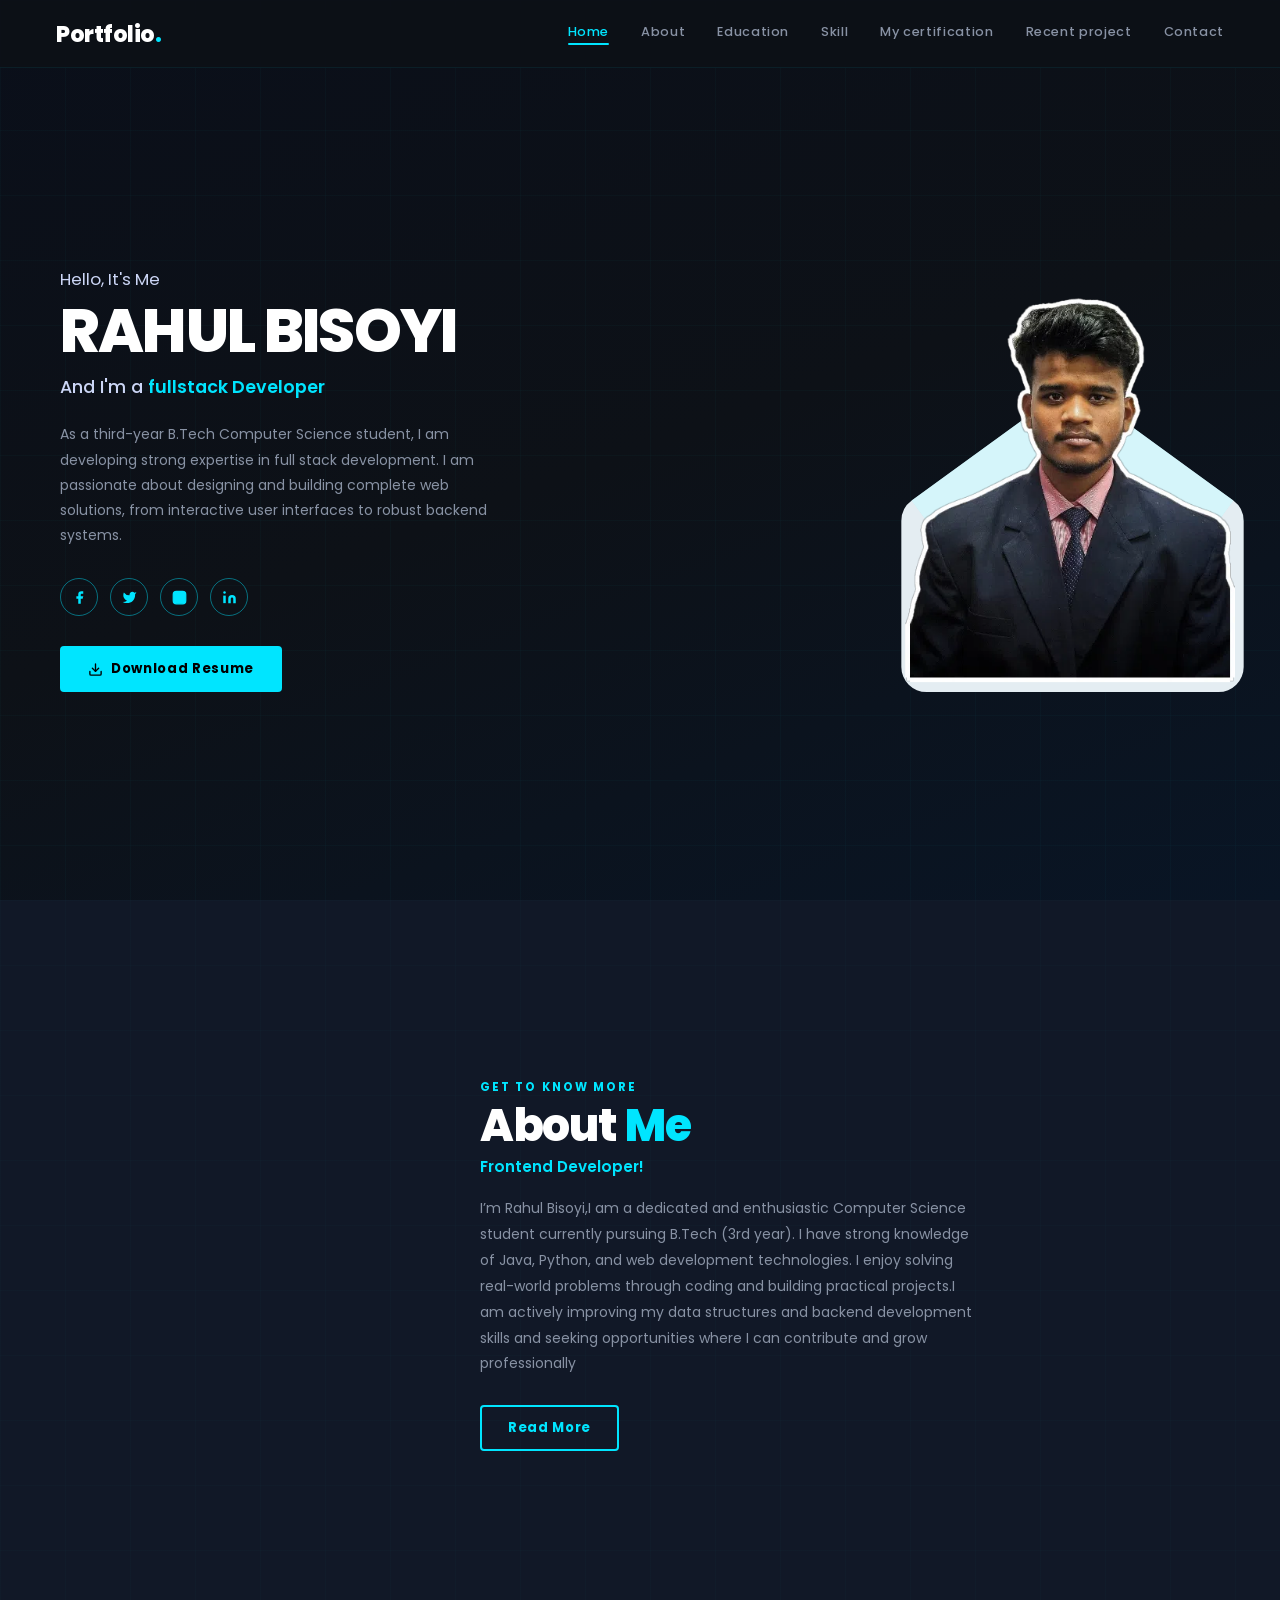
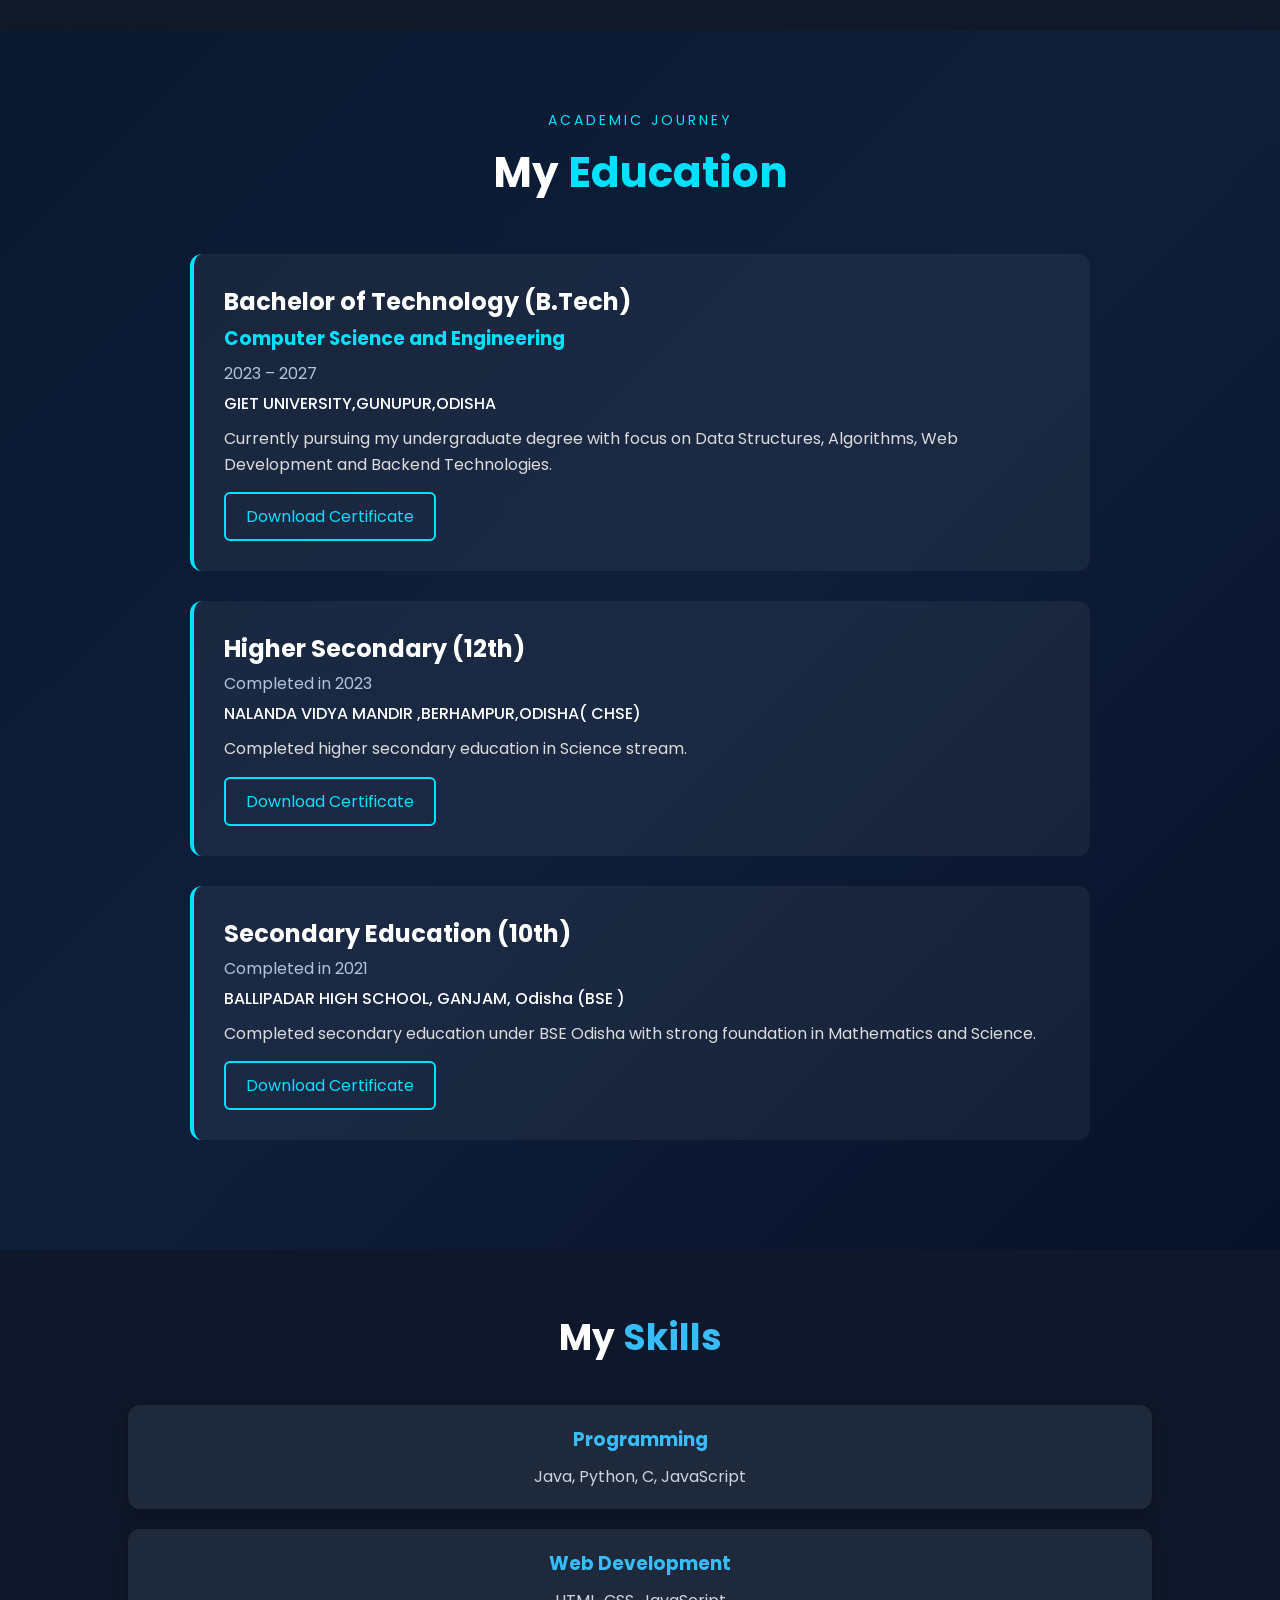
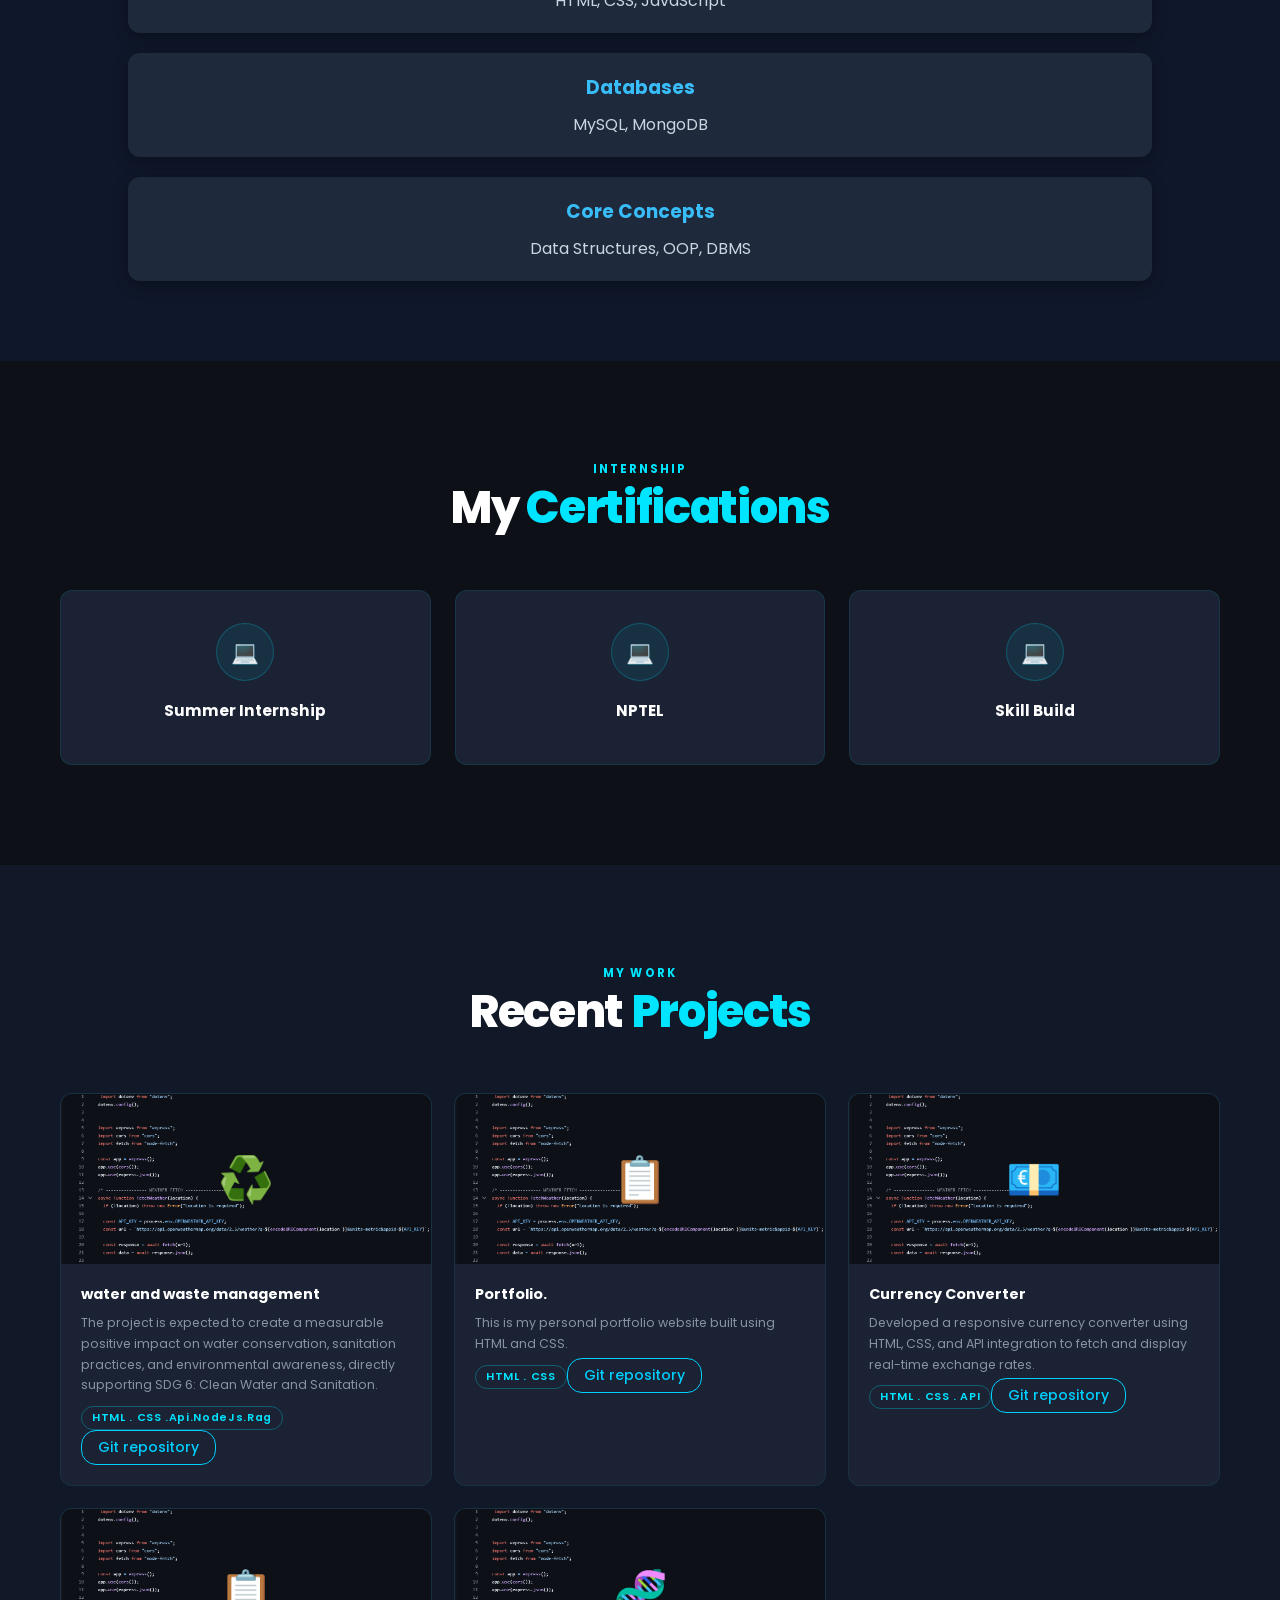
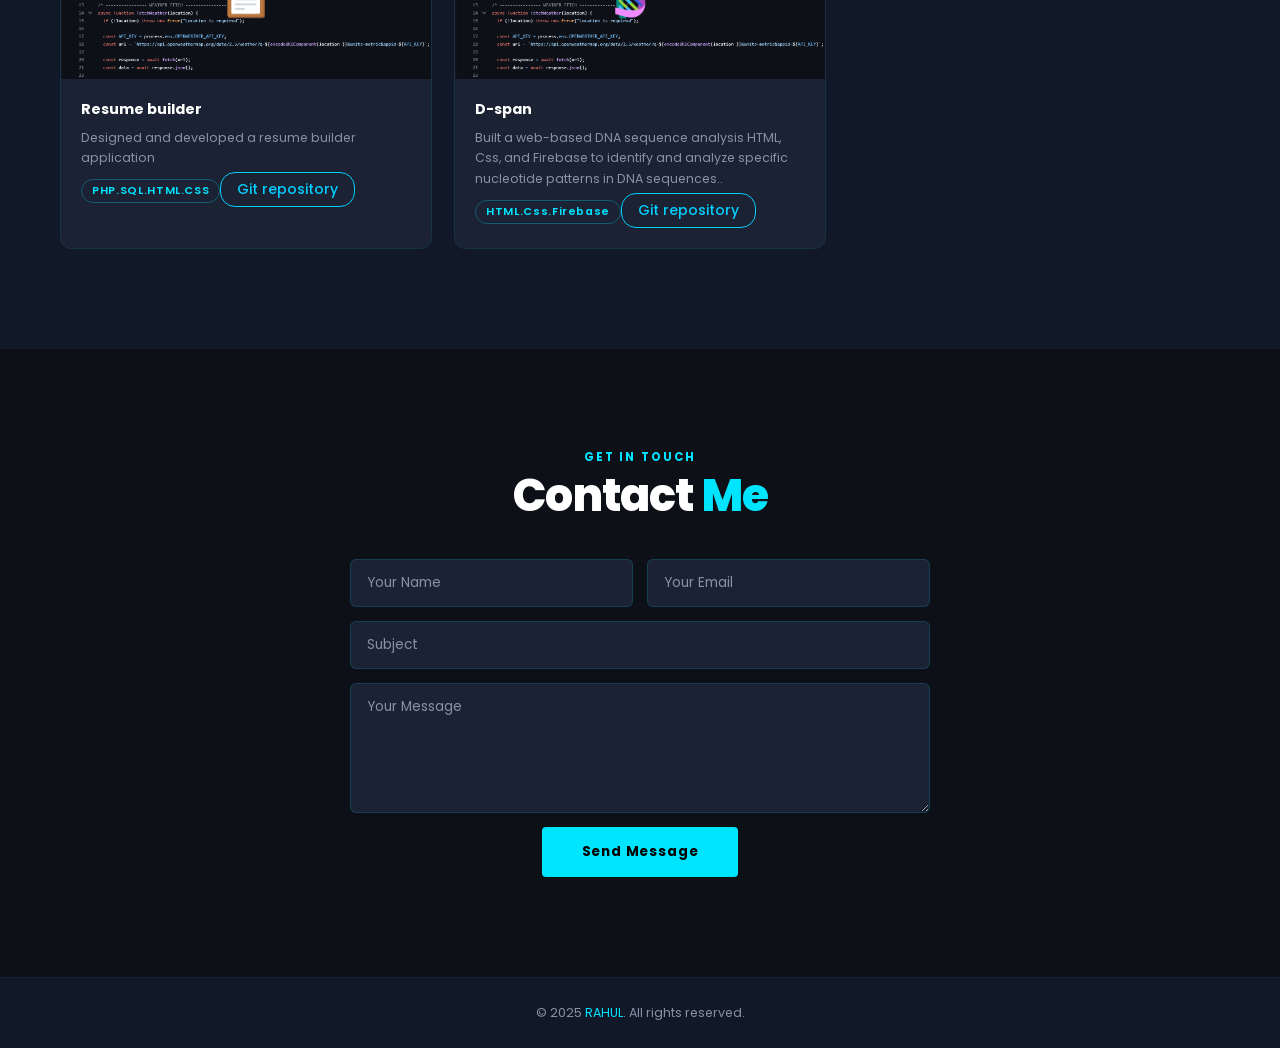
==== commit 4d2d0b83: "meaningful commit message" ====
--- a/index.html
+++ b/index.html
@@ -402,11 +402,18 @@
       transform:translateY(-6px); box-shadow:0 20px 48px rgba(0,229,255,.1);
       border-color:rgba(0,229,255,.28);
     }
-    .port-thumb {
-      height:170px; display:flex; align-items:center;
-      justify-content:center; font-size:2.8rem;
-      background:linear-gradient(135deg,#162030,#0c1f38);
-    }
+   .port-thumb {
+  height: 170px;
+  display: flex;
+  align-items: center;
+  justify-content: center;
+  font-size: 2.8rem;
+
+  background-image: url("backround.png");
+  background-size: cover;        /* fills the div */
+  background-position: center;   /* centers the image */
+  background-repeat: no-repeat;  /* prevents tiling */
+}
     .port-body { padding:20px; }
     .port-body h3 { font-size:.9rem; font-weight:700; color:#fff; margin-bottom:8px; }
     .port-body p  { font-size:.78rem; color:var(--muted); line-height:1.65; }
